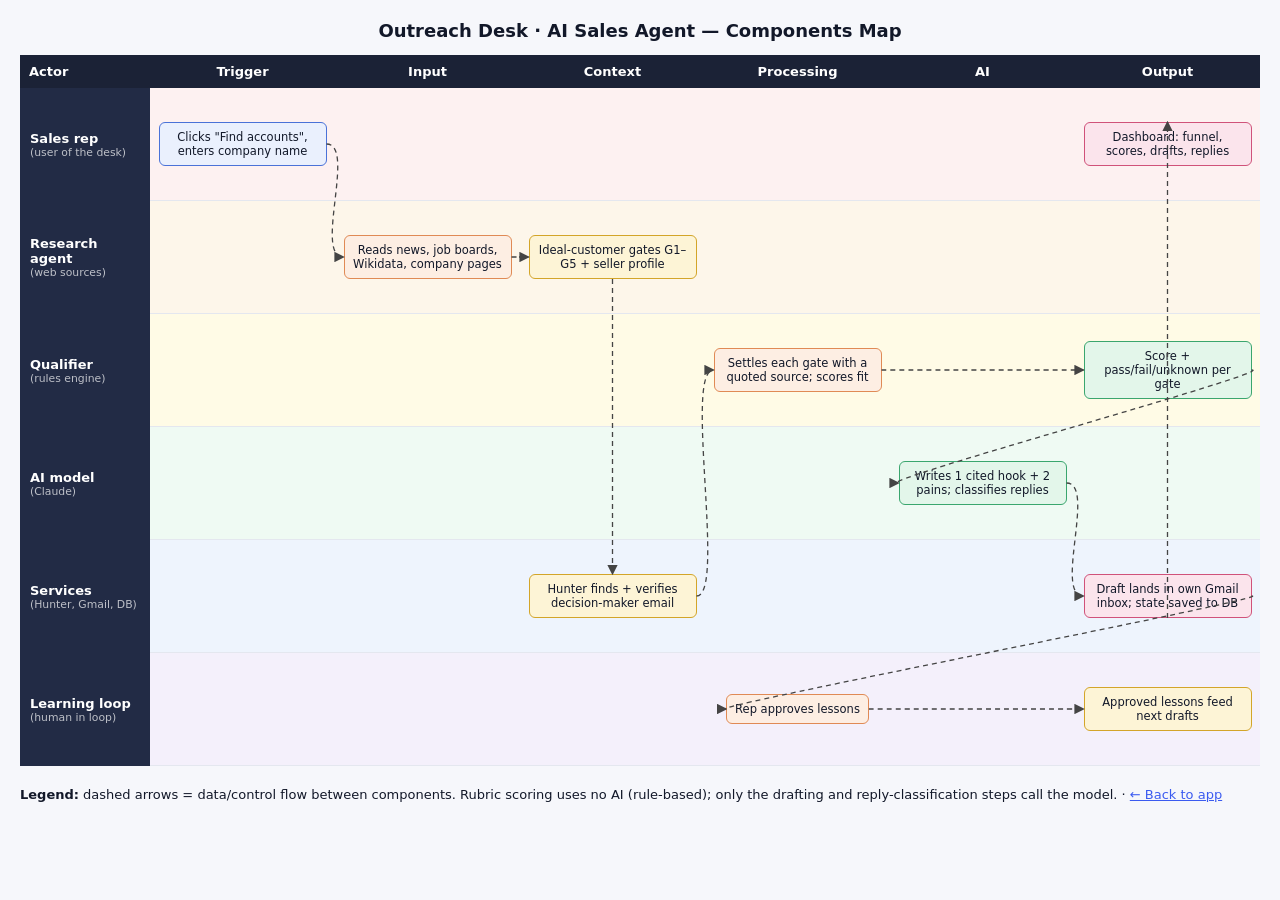
==== components.html @ 1ff7c86f "Add components map page Co-Authored-By: Claude Sonnet 5.5 <noreply@anthropic.com>" ====
<!doctype html>
<html lang="en"><head><meta charset="utf-8"><meta name="viewport" content="width=device-width,initial-scale=1">
<title>Outreach Desk · Components Map</title>
<style>
body{margin:0;font:13px system-ui,sans-serif;background:#f6f7fb;color:#121829;padding:20px}
h1{text-align:center;font-size:18px;margin:0 0 14px}a{color:#3b5bf0}
#wrap{position:relative;max-width:1250px;margin:auto;overflow-x:auto}
.grid{display:grid;grid-template-columns:130px repeat(6,1fr);min-width:1050px;position:relative;z-index:1}
.h{background:#1b2236;color:#fff;text-align:center;padding:9px;font-weight:600}.h:first-child{text-align:left}
.lane{background:#222b45;color:#fff;padding:10px;font-weight:600;display:flex;flex-direction:column;justify-content:center}.lane small{font-weight:400;opacity:.7}
.cell{min-height:92px;padding:10px 8px;display:flex;align-items:center;justify-content:center;border-bottom:1px solid #e4e7ef}
.r0{background:#fdf1f1}.r1{background:#fdf6ea}.r2{background:#fffbe6}.r3{background:#effaf3}.r4{background:#eef4fd}.r5{background:#f4f0fb}
.box{border:1.5px solid;border-radius:6px;padding:7px 8px;font-size:11.5px;text-align:center;background:#fff;max-width:150px}
.b{border-color:#4a72d8;background:#eaf0fd}.o{border-color:#e08a55;background:#fdeee3}.y{border-color:#d3a529;background:#fdf4d6}.g{border-color:#3aa66e;background:#e3f6ea}.p{border-color:#d0527a;background:#fbe4ec}
svg{position:absolute;inset:0;pointer-events:none;z-index:2}
.key{max-width:1250px;margin:18px auto 0;line-height:1.7}
</style></head><body>
<h1>Outreach Desk · AI Sales Agent — Components Map</h1>
<div id="wrap"><div class="grid" id="g"></div><svg id="s"></svg></div>
<div class="key"><b>Legend:</b> dashed arrows = data/control flow between components. Rubric scoring uses no AI (rule-based); only the drafting and reply-classification steps call the model.
 · <a href="/">← Back to app</a></div>
<script>
const cols=['Trigger','Input','Context','Processing','AI','Output'];
const lanes=[
 ['Sales rep','(user of the desk)',[['b','t','Clicks "Find accounts", enters company name'],0,0,0,0,['p','done','Dashboard: funnel, scores, drafts, replies']]],
 ['Research agent','(web sources)',[0,['o','in','Reads news, job boards, Wikidata, company pages'],['y','ctx','Ideal-customer gates G1–G5 + seller profile'],0,0,0]],
 ['Qualifier','(rules engine)',[0,0,0,['o','q','Settles each gate with a quoted source; scores fit'],0,['g','sc','Score + pass/fail/unknown per gate']]],
 ['AI model','(Claude)',[0,0,0,0,['g','ai','Writes 1 cited hook + 2 pains; classifies replies'],0]],
 ['Services','(Hunter, Gmail, DB)',[0,0,['y','svc','Hunter finds + verifies decision-maker email'],0,0,['p','mail','Draft lands in own Gmail inbox; state saved to DB']]],
 ['Learning loop','(human in loop)',[0,0,0,['o','les','Rep approves lessons'],0,['y','mem','Approved lessons feed next drafts']]]
];
const g=document.getElementById('g');let h='<div class="h">Actor</div>'+cols.map(c=>`<div class="h">${c}</div>`).join('');
lanes.forEach((l,i)=>{h+=`<div class="lane r${i}" style="background:#222b45">${l[0]}<small>${l[1]}</small></div>`;
 l[2].forEach(c=>{h+=`<div class="cell r${i}">${c?`<div class="box ${c[0]}" id="${c[1]}">${c[2]}</div>`:''}</div>`})});
g.innerHTML=h;
const flow=[['t','in'],['in','ctx'],['ctx','svc'],['svc','q'],['q','sc'],['sc','ai'],['ai','mail'],['mail','done'],['mail','les'],['les','mem']];
function draw(){const s=document.getElementById('s'),w=document.getElementById('wrap'),W=g.scrollWidth,H=g.scrollHeight,R=w.getBoundingClientRect();
 s.setAttribute('width',W);s.setAttribute('height',H);
 let p='<defs><marker id="a" markerWidth="8" markerHeight="8" refX="7" refY="4" orient="auto"><path d="M0 0L8 4L0 8z" fill="#444"/></marker></defs>';
 flow.forEach(([a,b])=>{const A=document.getElementById(a).getBoundingClientRect(),B=document.getElementById(b).getBoundingClientRect(),G=g.getBoundingClientRect();
  const x1=A.right-G.left,y1=A.top+A.height/2-G.top,x2=B.left-G.left,y2=B.top+B.height/2-G.top;
  const vert=Math.abs(A.left-B.left)<20;
  const d=vert?`M${A.left+A.width/2-G.left} ${A.bottom-G.top} L${B.left+B.width/2-G.left} ${B.top-G.top}`:`M${x1} ${y1} C${x1+30} ${y1} ${x2-30} ${y2} ${x2} ${y2}`;
  p+=`<path d="${d}" fill="none" stroke="#444" stroke-width="1.3" stroke-dasharray="5 4" marker-end="url(#a)"/>`});
 s.innerHTML=p}
addEventListener('load',draw);addEventListener('resize',draw);
</script></body></html>
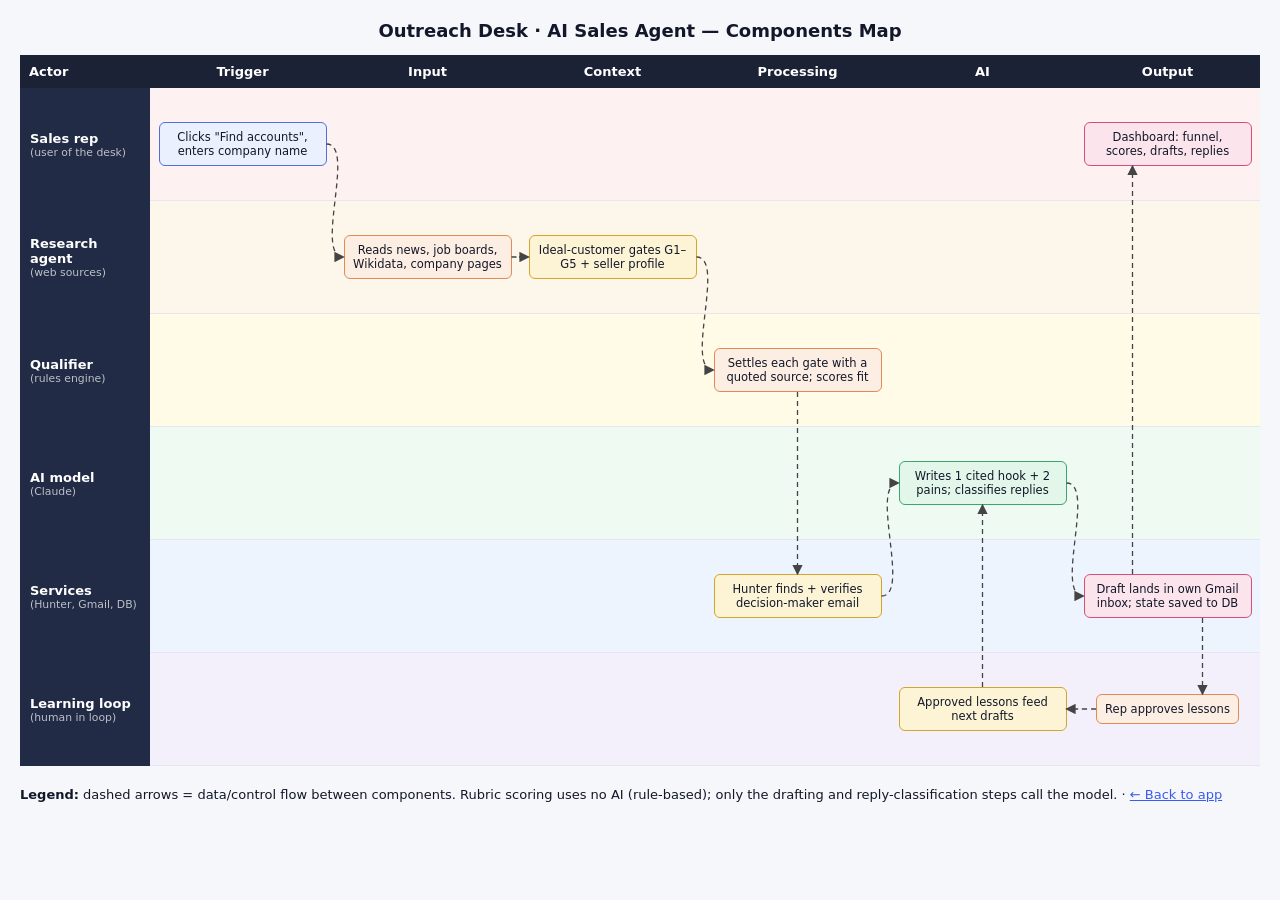
==== commit 99760c4e: "Tidy components map arrows, add screenshot Co-Authored-By: Claude Sonnet 5.5 <noreply@anthropic.com>" ====
--- a/components.html
+++ b/components.html
@@ -24,23 +24,23 @@
 const lanes=[
  ['Sales rep','(user of the desk)',[['b','t','Clicks "Find accounts", enters company name'],0,0,0,0,['p','done','Dashboard: funnel, scores, drafts, replies']]],
  ['Research agent','(web sources)',[0,['o','in','Reads news, job boards, Wikidata, company pages'],['y','ctx','Ideal-customer gates G1–G5 + seller profile'],0,0,0]],
- ['Qualifier','(rules engine)',[0,0,0,['o','q','Settles each gate with a quoted source; scores fit'],0,['g','sc','Score + pass/fail/unknown per gate']]],
+ ['Qualifier','(rules engine)',[0,0,0,['o','q','Settles each gate with a quoted source; scores fit'],0,0]],
  ['AI model','(Claude)',[0,0,0,0,['g','ai','Writes 1 cited hook + 2 pains; classifies replies'],0]],
- ['Services','(Hunter, Gmail, DB)',[0,0,['y','svc','Hunter finds + verifies decision-maker email'],0,0,['p','mail','Draft lands in own Gmail inbox; state saved to DB']]],
- ['Learning loop','(human in loop)',[0,0,0,['o','les','Rep approves lessons'],0,['y','mem','Approved lessons feed next drafts']]]
+ ['Services','(Hunter, Gmail, DB)',[0,0,0,['y','svc','Hunter finds + verifies decision-maker email'],0,['p','mail','Draft lands in own Gmail inbox; state saved to DB']]],
+ ['Learning loop','(human in loop)',[0,0,0,0,['y','mem','Approved lessons feed next drafts'],['o','les','Rep approves lessons']]]
 ];
 const g=document.getElementById('g');let h='<div class="h">Actor</div>'+cols.map(c=>`<div class="h">${c}</div>`).join('');
 lanes.forEach((l,i)=>{h+=`<div class="lane r${i}" style="background:#222b45">${l[0]}<small>${l[1]}</small></div>`;
  l[2].forEach(c=>{h+=`<div class="cell r${i}">${c?`<div class="box ${c[0]}" id="${c[1]}">${c[2]}</div>`:''}</div>`})});
 g.innerHTML=h;
-const flow=[['t','in'],['in','ctx'],['ctx','svc'],['svc','q'],['q','sc'],['sc','ai'],['ai','mail'],['mail','done'],['mail','les'],['les','mem']];
+const flow=[['t','in'],['in','ctx'],['ctx','q'],['q','svc'],['svc','ai'],['ai','mail'],['mail','done',-35],['mail','les',35],['les','mem'],['mem','ai']];
 function draw(){const s=document.getElementById('s'),w=document.getElementById('wrap'),W=g.scrollWidth,H=g.scrollHeight,R=w.getBoundingClientRect();
  s.setAttribute('width',W);s.setAttribute('height',H);
  let p='<defs><marker id="a" markerWidth="8" markerHeight="8" refX="7" refY="4" orient="auto"><path d="M0 0L8 4L0 8z" fill="#444"/></marker></defs>';
- flow.forEach(([a,b])=>{const A=document.getElementById(a).getBoundingClientRect(),B=document.getElementById(b).getBoundingClientRect(),G=g.getBoundingClientRect();
-  const x1=A.right-G.left,y1=A.top+A.height/2-G.top,x2=B.left-G.left,y2=B.top+B.height/2-G.top;
+ flow.forEach(([a,b,dx=0])=>{const A=document.getElementById(a).getBoundingClientRect(),B=document.getElementById(b).getBoundingClientRect(),G=g.getBoundingClientRect();
+  const back=B.left<A.left;const x1=(back?A.left:A.right)-G.left,y1=A.top+A.height/2-G.top,x2=(back?B.right:B.left)-G.left,y2=B.top+B.height/2-G.top;
   const vert=Math.abs(A.left-B.left)<20;
-  const d=vert?`M${A.left+A.width/2-G.left} ${A.bottom-G.top} L${B.left+B.width/2-G.left} ${B.top-G.top}`:`M${x1} ${y1} C${x1+30} ${y1} ${x2-30} ${y2} ${x2} ${y2}`;
+  const up=B.top<A.top;const d=vert?`M${A.left+A.width/2-G.left+dx} ${(up?A.top:A.bottom)-G.top} L${B.left+B.width/2-G.left+dx} ${(up?B.bottom:B.top)-G.top}`:`M${x1} ${y1} C${x1+(back?-30:30)} ${y1} ${x2+(back?30:-30)} ${y2} ${x2} ${y2}`;
   p+=`<path d="${d}" fill="none" stroke="#444" stroke-width="1.3" stroke-dasharray="5 4" marker-end="url(#a)"/>`});
  s.innerHTML=p}
 addEventListener('load',draw);addEventListener('resize',draw);
